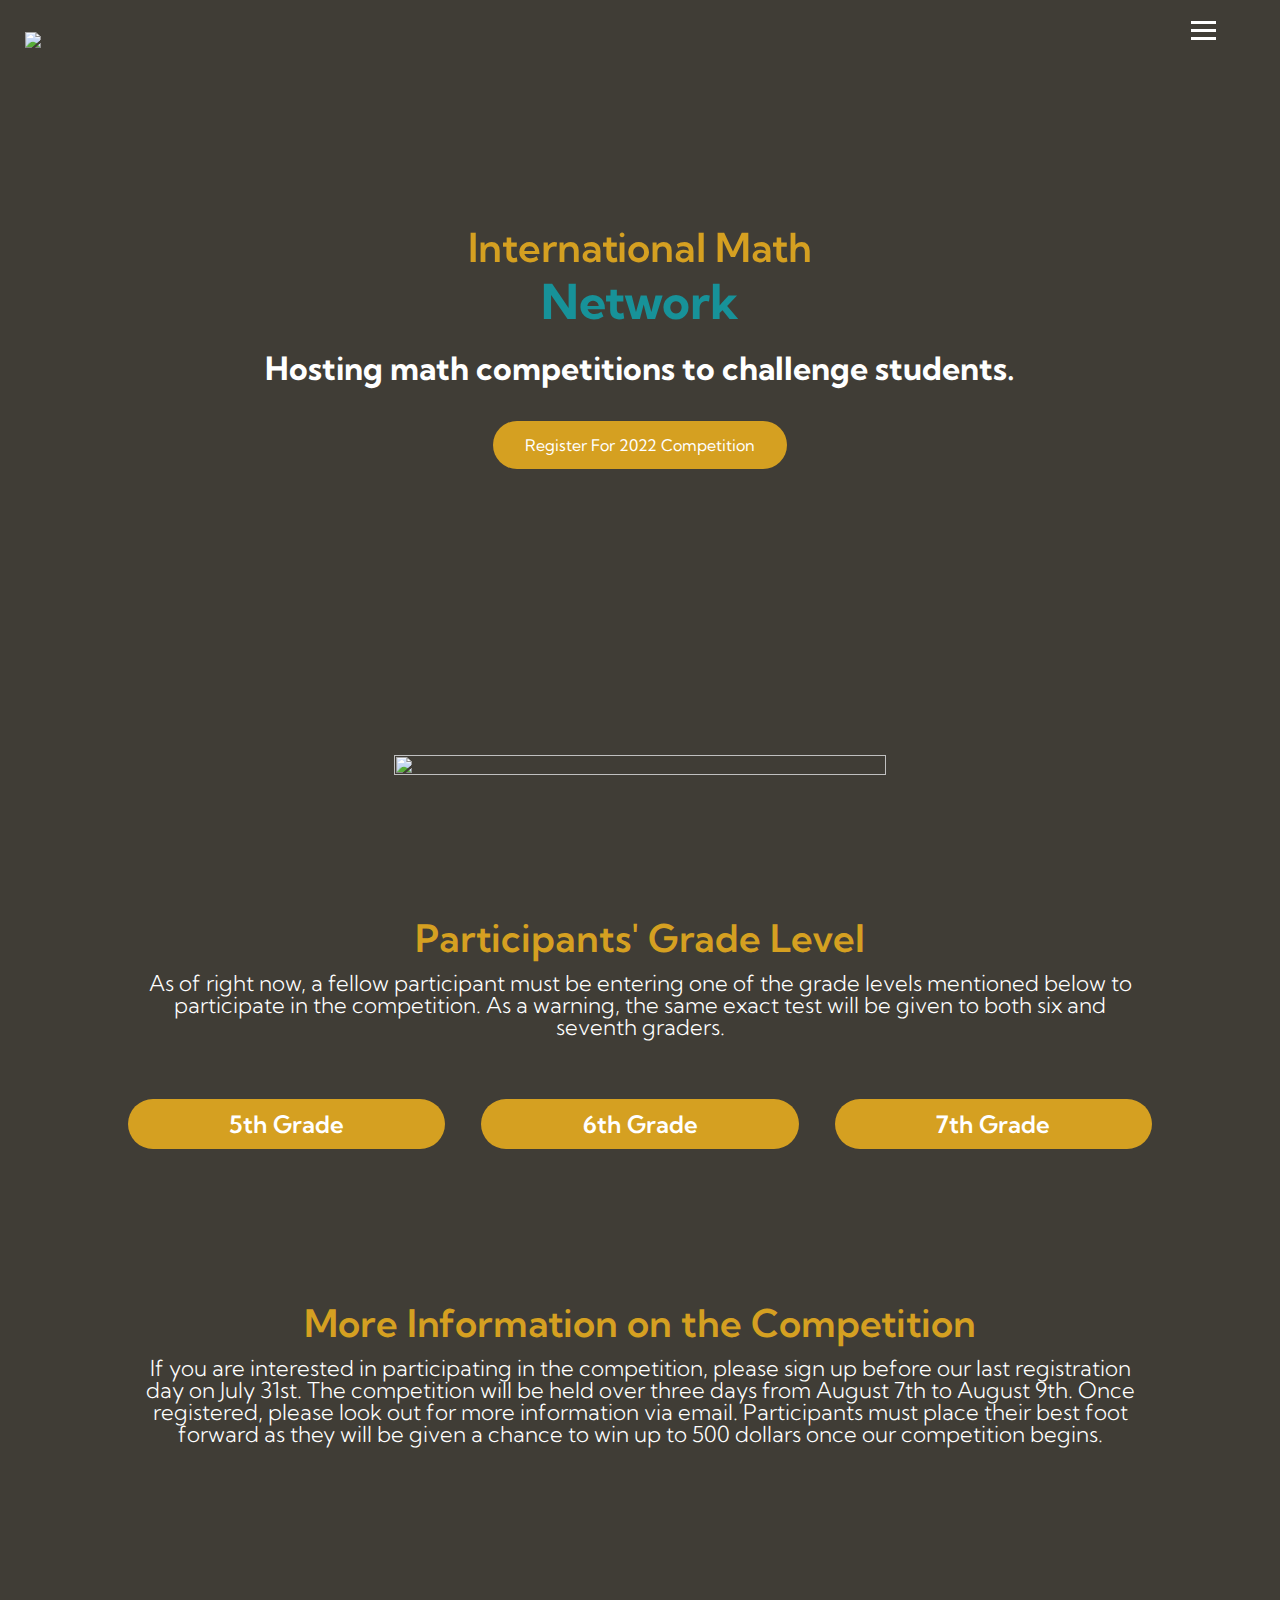
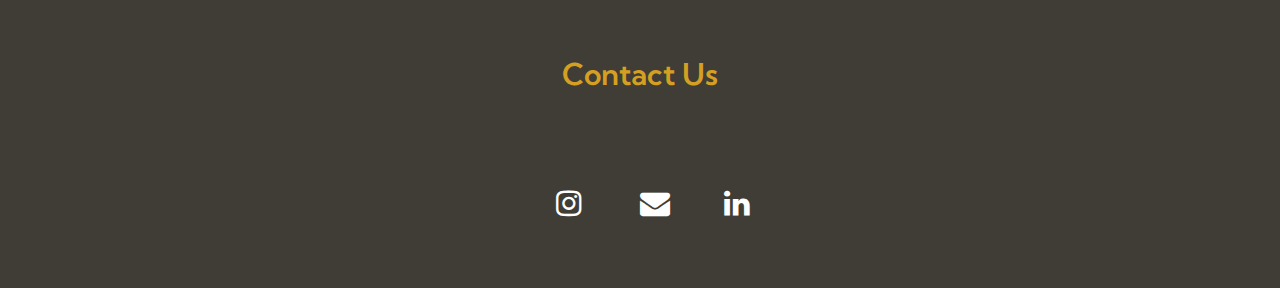
==== index.html @ 97293eb8 "Add files via upload" ====
<!DOCTYPE html>
<html lang="en">
<head>
    <meta charset="UTF-8">
    <meta name="viewport" content="with=device-width, intial-scale=1.0">
    <title>International Math Network</title>
    <link rel="stylesheet" href="styles.css">
    <link rel="stylesheet" rel="stylesheet" href="https://use.fontawesome.com/releases/v5.14.0/css/all.css" integrity="shazus-HzLeBuhoNPS15KYn)x0BT+WB00EEqLpro+Bkkk5gbc67FTaL7XIGa2w1L0Xbgc" crossorigin="anonymous"/>
    <link rel="preconnect" href="https://fonts.googleapis.com">
<link rel="preconnect" href="https://fonts.gstatic.com" crossorigin>
<link href="https://fonts.googleapis.com/css2?family=Kumbh+Sans:wght@400;700&display=swap" rel="stylesheet">
<link rel="stylesheet" href="https://stackpath.bootstrapcdn.com/font-awesome/4.7.0/css/font-awesome.min.css">
</head>
<body>
    <nav class="navbar">
        <div class="navbar_container">
            <a href="/" id="navbar_logo"><img src="images/logo.png" class="logo"></a>
            <div class="navbar_toggle" id="mobile-menu">
                <span class="bar"></span>
                <span class="bar"></span>
                <span class="bar"></span>
            </div>
            <ul class="navbar_menu">
                <li class="navbar_item">
                    <a href="index.html" class="navbar_links">Home</a>
                </li>
                <li class="navbar_item">
                    <a href="aboutus.html" class="navbar_links">Team</a>
                </li>
                <li class="navbar_item">
                    <a href="sponsors.html" class="navbar_links">Sponsors</a>
                </li>
                <li class="navbar_btn">
                    <a href="signup.html" class="button">Sign Up</a>
                </li>
            </ul>        
        </div>
    </nav>

    <!--Hero Section-->
    <div class="main">
        <div class="main_container">
            <div class="main_content">
                <h1>International Math</h1>
                <h2>Network</h2> 
                <p>Hosting math competitions to challenge students.</p>
                <button class="main_btn"><a href="signup.html">Register For 2022 Competition</a></button>
            </div>
            <div class="main_img-container">
                <img src="images/banner.png" id="main_img">
            </div>
        </div>
    </div>
    <!-----Participant Grade Level------>
    <section class="pGrade">
        <h1>Participants' Grade Level</h1>
        <p>As of right now, a fellow participant must be entering one of the grade levels mentioned below to participate in the competition. As a warning, the same exact test will be given to both six and seventh graders.</p> 
        <div class="row">
            <div class="gradenum">
                <h3>5th Grade</h3>
            </div>
            <div class="gradenum">
                <h3>6th Grade</h3>
            </div>
            <div class="gradenum">
                <h3>7th Grade</h3>
            </div>
        </div>
   </section>


    <!-----More Info------>
    <section class="mInfo">
        <h1>More Information on the Competition</h1>
        <p>If you are interested in participating in the competition, please sign up before our last registration day on <span class="bolded">July 31st</span>. The competition will be held over three days from <span class="bolded">August 7th</span> to <span class="bolded">August 9th</span>. Once registered, please look out for more information via email. Participants must place their best foot forward as they will be given a chance to win  up to 500 dollars once our competition begins. 
        </p> 
   </section>

   <!----Footer----->
   <section class="footer">
        <h4>Contact Us</h4> 
        <div class="icons">
            <a href="https://instagram.com/internationalmathnetwork_?igshid=YmMyMTA2M2Y="><i class="fa fa-instagram"></i></a>
            <a href="mailto:internationalmathnetwork@gmail.com"><i class="fa fa-envelope"></i></a>
            <a href="https://www.linkedin.com/in/international-math-network-a4a00a245/"><i class="fa fa-linkedin"></i></a>
        </div>
   </section>

    <script src="app.js"></script>
</body>
</html>
---- styles.css ----
*{
    box-sizing: border-box;
    margin: 0;
    padding: 0;
    font-family: 'Kumbh Sans', sans-serif;
}
body{
    background: rgb(64, 61, 54);
}
.navbar{
    background: rgb(64, 61, 54);
    height: 80px;
    display: flex;
    justify-content: center;
    align-items: center;
    font-size: 1.2rem;
    position: sticky;
    top: 0;
    z-index: 999;
}

.navbar_container{
    display: flex;
    justify-content: space-between;
    height: 80px;
    z-index: 1;
    width: 100%;
    max-width: 1300px;
    margin: 0 auto;
    padding: 0 50px;
}

#navbar_logo{
    display: flex;
    align-items: center;
    cursor: pointer;
    width: 8px;
}
.logo{
    width: 80px;
}
.navbar_menu{
    display: flex;
    align-items: center;
    list-style: none;
    text-align: center;
}
.navbar_items{
    height: 80px;
}
.navbar_links{
    color: white;
    display: flex;
    align-items: center;
    justify-content: center;
    text-decoration: none;
    padding: 0 1rem;
    height: 100%;
}
.navbar_btn{
    display: flex;
    justify-content: center;
    align-items: center;
    padding: 0 1rem;
    width: 100%;
}
.button{
    display: flex;
    justify-content: center;
    align-items: center;
    text-decoration: none;
    padding: 10px 20px;
    height: 100%;
    width: 100%;
    border: none;
    outline: none;
    border-radius: 4px;
    background:  #D5A021;
    color: white;
}
.button:hover{
    background: #179299;
    transition: all 0.3s ease;
}
.navbar_links{
    color: white;
    transition: all 0.3s ease;
}
@media screen and (max-width: 1300px){
    .navbar_container{
        display: flex;
        justify-content: space-between;
        height: 80px;
        z-index: 1;
        width: 100%;
        max-width: 1300px;
        padding: 0;
    }
    .navbar_menu{
        display: grid;
        grid-template-columns: auto;
        margin: 0;
        width: 100%;
        position: absolute;
        top: -1000px;
        opacity: 0;
        transition: all 0.5s ease;
        height: 50vh;
        z-index: -1;
    }
.navbar_menu.active{
        background: rgb(64, 61, 54);
        top: 100%;
        opacity: 1;
        transition: all 0.5s ease;
        z-index: 99;
        height: 50vh;
        font-size: 1.6rem;
    }
    #navbar_logo{
        padding-left:25px;

    }
    .navbar_toggle .bar{
        width: 25px;
        height: 3px;
        margin: 5px auto;
        transition: all 0.3s ease-in-out;
        background: white;
    }
    .navbar_links{
        text-align: center;
        padding: 2rem;
        width: 100%;
        display: table;
    }
    #mobile-menu{
        position: absolute;
        top: 20%;
        right: 5%;
        transition: translate(5%, 20%);
    }
    .navbar_btn{
        padding-bottom: 2rem;
    }
    .button{
        display: flex;
        justify-content: center;
        align-items: center;
        width: 80%;
        height: 80px;
        margin: 0;
    }
    .navbar_toggle .bar{
        display: block;
        cursor: pointer;
    }
    #mobile-menu.is-active .bar:nth-child(2){
        opacity: 0;
    }
    #mobile-menu.is-active .bar:nth-child(1){
        transform: translateY(8px) rotate(45deg);
    }
    #mobile-menu.is-active .bar:nth-child(3){
        transform: translateY(-8px) rotate(-45deg);
    }
}

/* Hero Section Css*/
.main{
    background-color: rgb(64, 61, 54);
}
.main_container{
    display: grid;
    grid-template-columns: 1000fr 1000fr;
    align-items: center;
    justify-content: center;
    margin: 0 auto;
    height: 90vh;
    background-color: rgb(64, 61, 54);
    z-index: 1;
    width: 100%;
    max-width: 1300px;
    padding: 0 50px;
}
.main_content h1{
    font-size: 4rem;
    background-color: #D5A021;
    background-image: linear-gradient(to top, #D5A021 0%);
    -webkit-background-clip: text;
    -moz-background-clip: text;
    -webkit-text-fill-color: transparent;
    -moz-text-fill-color: transparent;
}
.main_content h2{
    font-size: 4rem;
    background-color: #179299;
    background-image: linear-gradient(to top, #179299 0%);
    -webkit-background-clip: text;
    -moz-background-clip: text;
    -webkit-text-fill-color: transparent;
    -moz-text-fill-color: transparent;
}
.main_content p{
    margin-top: 1rem;
    font-size: 2rem;
    font-weight: 700;
    color: white;
}
.main_btn{
    font-size: 1rem;
    background: #D5A021;
    padding: 14px 32px;
    border: none;
    border-radius: 27px;
    color: #D5A021;
    margin-top: 2rem;
    cursor: pointer;
    position: relative;
    transition: all 0.35s;
    outline: none;
}
.main_btn a{
    position: relative;
    z-index: 2;
    color: white;
    text-decoration: none;
}
.main_btn::after{
    position: absolute;
    content: '';
    top: 0;
    left: 0;
    width: 0;
    height: 100%;
    background: #179299;
    transition: all 0.35s;
    border-radius: 27px;
}
.main_btn:hover{
    color: #179299;
}
.main_btn:hover:after{
    width: 100%
}
.main_img-container{
    text-align: center;
}
#main_img{
    height: 100%;
    width: 100%;
}
/*Mobile Responsive*/
@media screen and (max-width: 1300px){
    #main_img{
        height: 80%;
        width: 80%;
    }
    .main_container{
        display: grid;
        grid-template-columns: auto;
        align-items: center;
        justify-self: center;
        width: 100%;
        margin: 0 auto;
        height: 90vh;
    }
    .main_content{
        text-align: center;
        margin-bottom: 4rem;
    }
    .main_content h1{
        font-size: 2.5rem;
        margin-top: 2rem;
    }
    .main_content h2{
        font-size: 3rem;
    }
    .main-content p{
        margin-top: 1rem;
        font-size: 1.5rem;
    }
    .center{
        display: auto;
        width: 400px;
    }
}
@media screen and (max-width: 460px){
    .main_content h1{
        font-size: 2rem;
        margin-top: 3rem;
    }
    .main_content h2{
        font-size: 2rem;
    }
    .main-content p{
        margin-top: 2rem;
        font-size: 1.5rem;
    }
    .main_btn{
        padding: 12px 36px;
        margin: 2.5rem 0;
    }
    .center{
        display: auto;
        width: 150px;
    }
}

.center{
    position: absolute;
    top: 50%;
    left: 50%;
    transform: translate(-50%, -50%);
    width: 700px;
    border-radius: 20px;
}
.center h1{
    color: #D5A021;
    text-align: center;
    padding: 0 0 20px 0;
    border-bottom: 1px solid silver;
}
.center form{
    padding: 0 40px;
    box-sizing: border-box;
}
form .txt_field{
    position: relative;
    border-bottom: 2px solid #adadad;
    margin: 20px 0;
}
.txt_field input{
    width: 100%;
    padding: 0 5px;
    height: 40px;
    font-size: 16px;
    border: none;
    outline: none;
    background-color:rgb(64, 61, 54);
    ;
}
.txt_field label{
    position: absolute;
    top: 50%;
    left: 5px;
    color: #adadad;
    transform: translateY(-50%);
    font-size: 16px;
    pointer-events: none;
    transform: .5s;
}
.txt_field span::before{
    content: '';
    position: absolute;
    top: 40px;
    left: 0;
    width: 0%;
    height: 2px;
    background: #D5A021;
    transition: .5s;
}
.txt_field input:focus ~ label,
.txt_field input:valid ~ label{
    top: -5px;
    color: #D5A021;
}
.txt_field input:focus ~ span::before,
.txt_field input:valid ~ span::before{
    width: 100%;

}
input[type="submit"]{
    width: 100%;
    height: 50px;
    border: 1px solid;
    background: #D5A021;
    border-radius: 25px;
    font-size: 18px;
    color: white;
    font-weight: 700;
    cursor: pointer;
    outline: none;
    margin: 25px 0;
}
input[type="submit"]:hover{
    border-color: #D5A021;
    transition: .5s;
}
/*-------pGrade--------*/

.pGrade{
    width: 80%;
    margin: auto;
    text-align: center;
    padding-top: 25px;
}
h1{
    font-size: 38px;
    font-weight: 600;
    color: white;
}
p{
    color: white;
    font-size: 18px;
    font-weight: 300;
    line-height: 22px;
    padding: 10px;
}
.row{
    margin-top: 5%;
    display: flex;
    justify-content: space-between;
}
.gradenum{
    flex-basis: 31%;
    background: #D5A021;
    border-radius: 65px;
    margin-bottom: 5%;
    padding: 10px 5px;
    box-sizing: border-box;
    transition: 0.5s;
}
h3{
    color: white;
    font-size: 24px;
    font-weight: 600;
}
.gradenum:hover{
    box-shadow: 0 0 20px 0px rgba(255, 255, 255, 0.4);
}
@media(max-width: 700px){
    .row{
        flex-direction: column;
    }
    .pGrade{
        padding-top: .001px;
    }
}
/*-------mInfo--------*/
.mInfo{
    width: 80%;
    margin: auto;
    text-align: center;
    padding-top: 100px;
}
h1{
    font-size: 38px;
    font-weight: 600;
    color: #D5A021;
}
p{
    font-size: 22px;
}
@media(max-width: 700px){
    .row{
        flex-direction: column;
    }
    .mInfo{
        padding-top: .001px;
    }
}

/*-------Footer--------*/

.footer{
    width: 100%;
    text-align: center;
    padding: 30px 0;
    padding-top: 180px;
}
.footer h4{
    margin-bottom: 25px;
    margin-top: 20px;
    font-weight: 600;
    color: #D5A021;
    font-size: 30px;
}
.footer .fa {
    padding: 20px;
    font-size: 30px;
    width: 20px;
    text-align: center;
    text-decoration: none;
    margin: 50px 20px;
    border-radius: 50%;
    height: 20px;
  
  }
 .fa-linkedin {
    color: white;
  }
  .fa-instagram {
    
    color: white;
  }
  
  .fa-envelope {
    color: white;
    size: 100px;
    text-align: center;
    display: grid;
  }
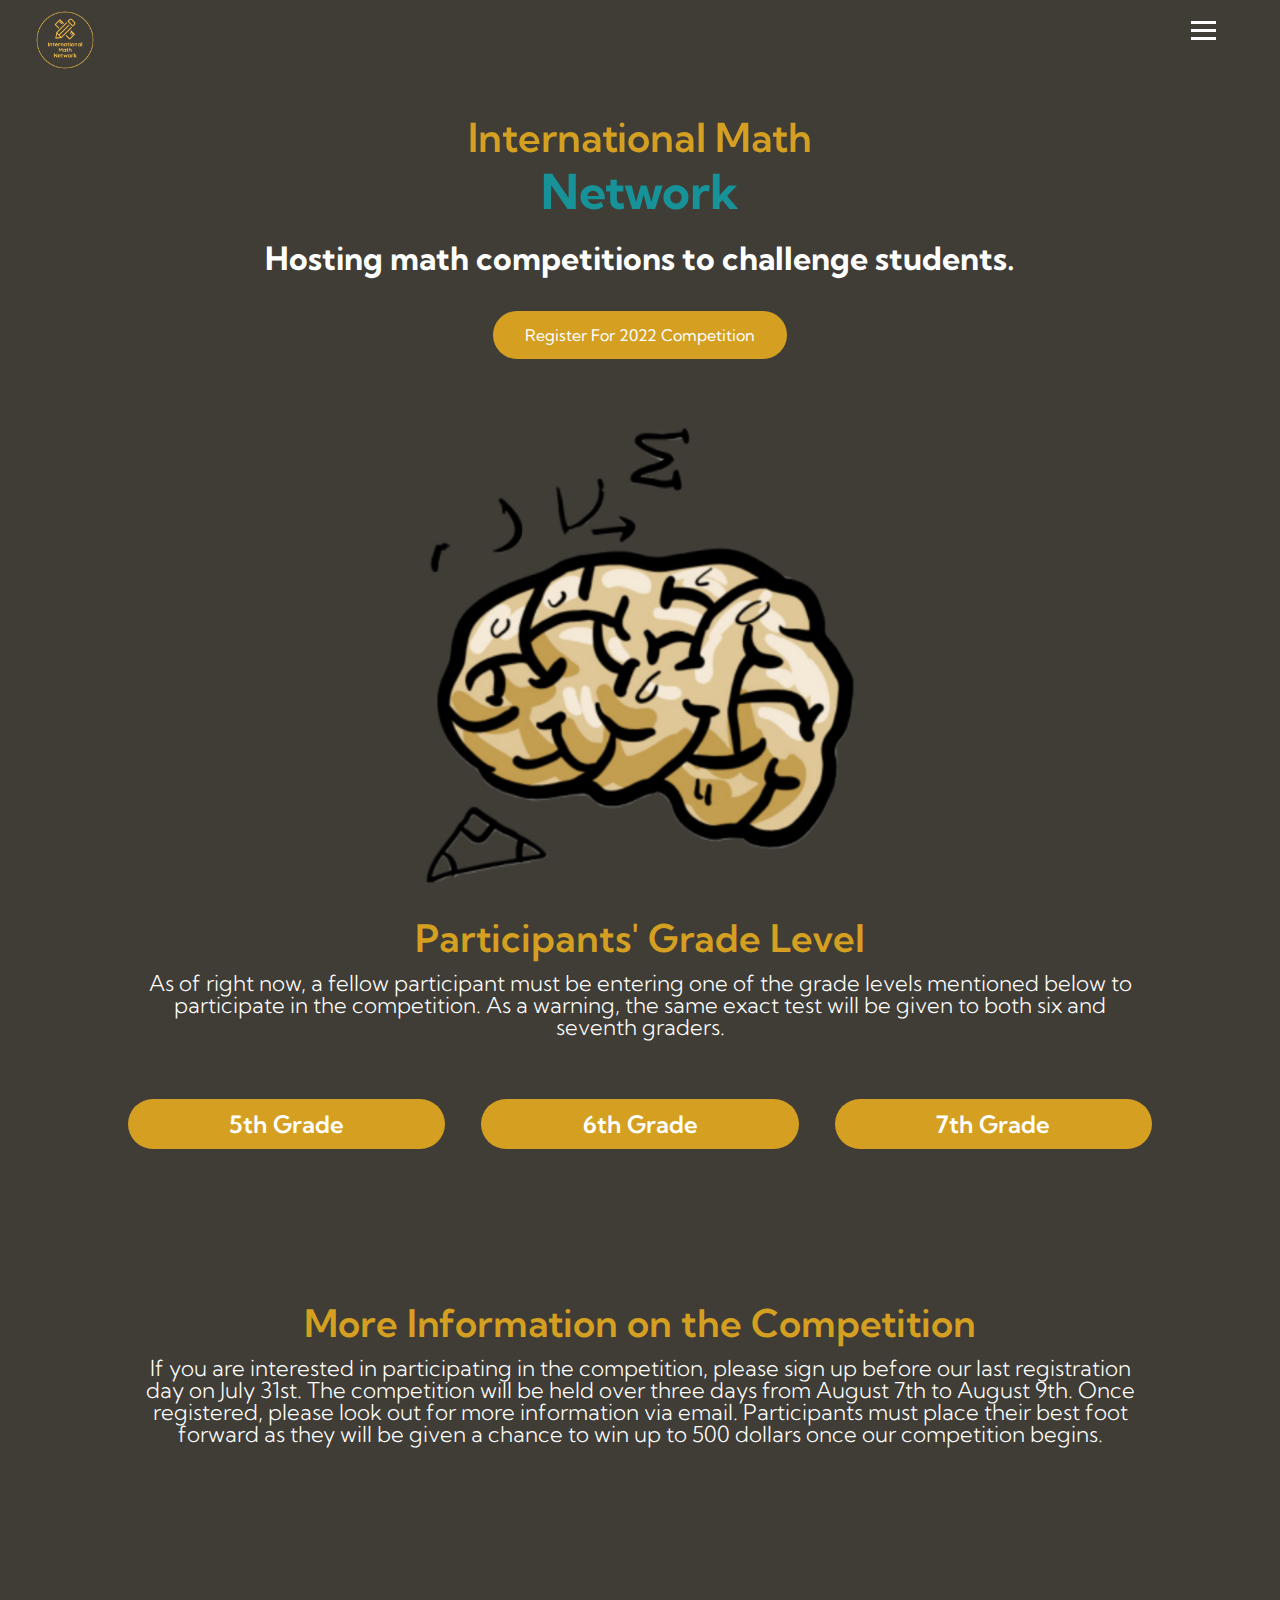
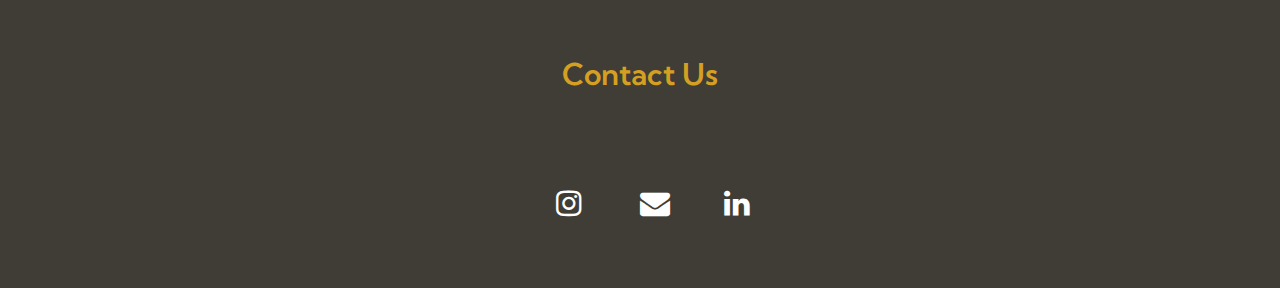
==== commit 01e78818: "Update index.html" ====
--- a/index.html
+++ b/index.html
@@ -26,9 +26,6 @@
                 </li>
                 <li class="navbar_item">
                     <a href="aboutus.html" class="navbar_links">Team</a>
-                </li>
-                <li class="navbar_item">
-                    <a href="sponsors.html" class="navbar_links">Sponsors</a>
                 </li>
                 <li class="navbar_btn">
                     <a href="signup.html" class="button">Sign Up</a>
